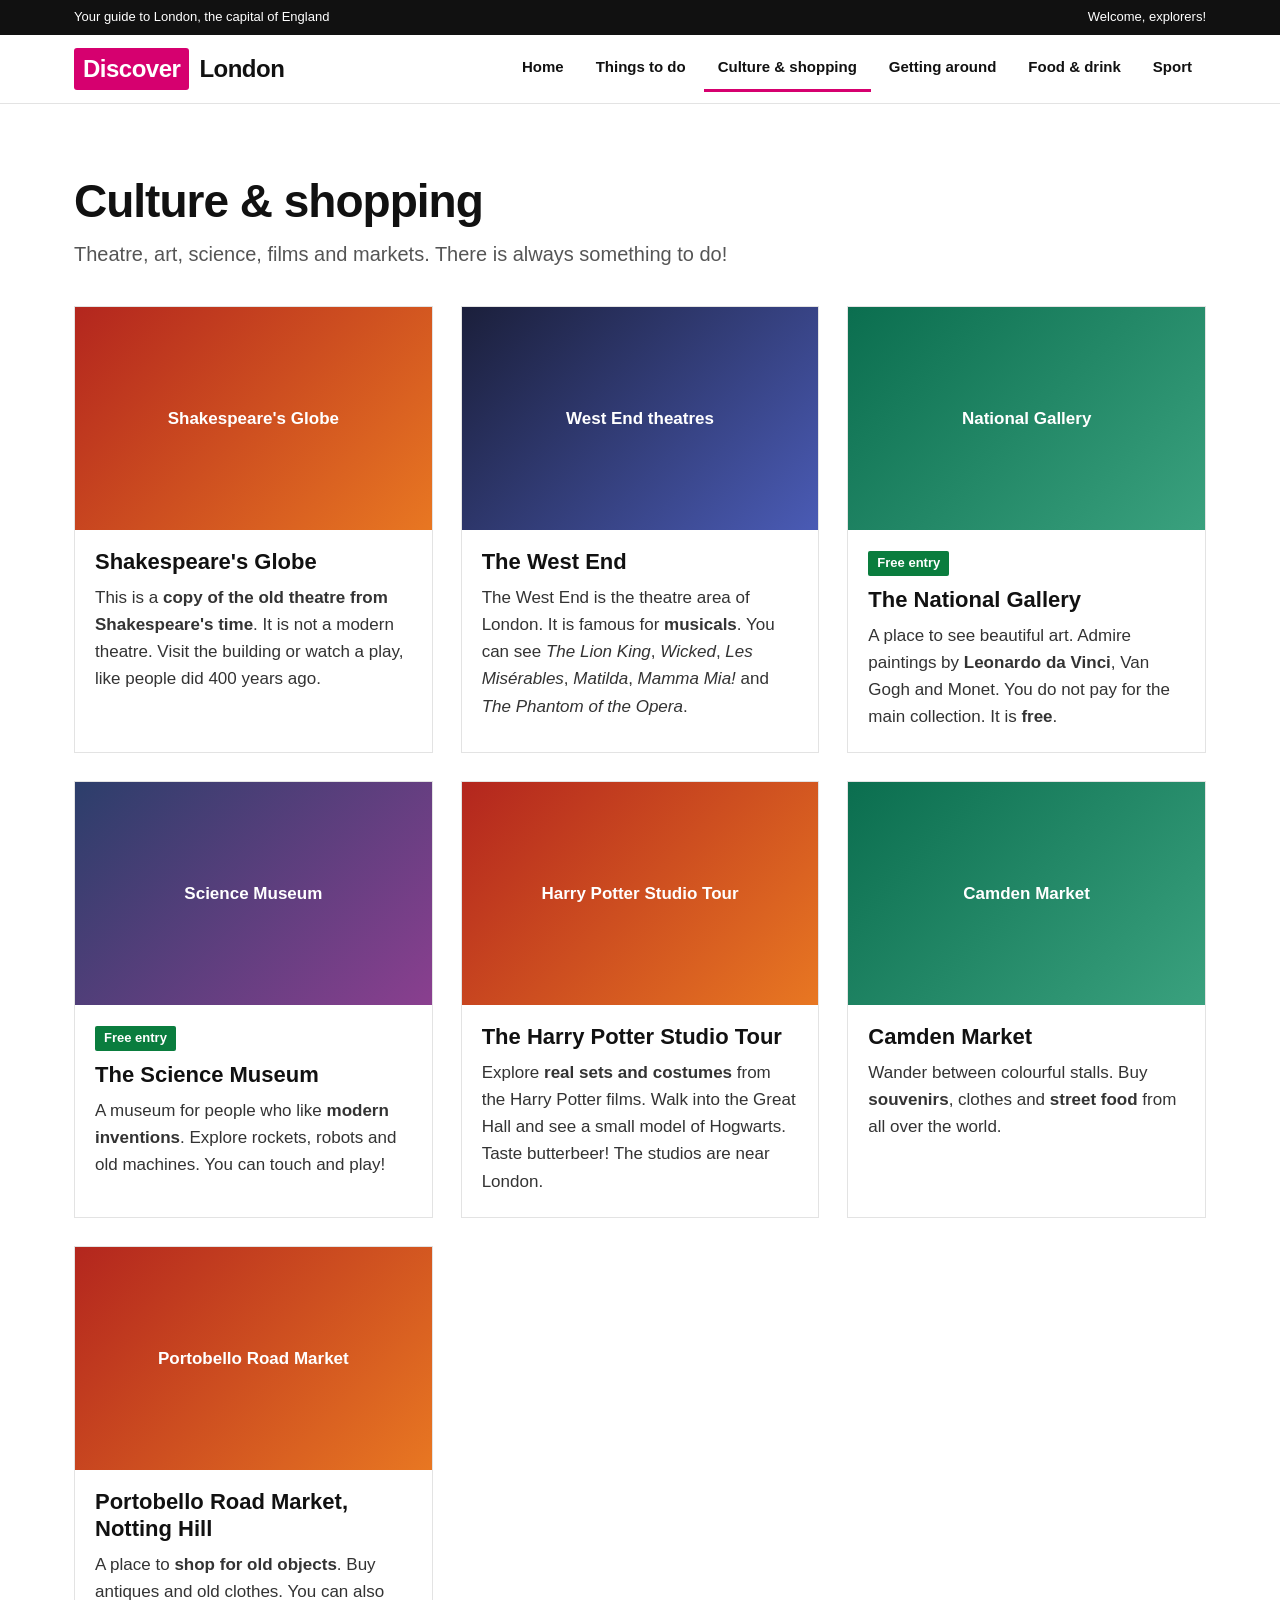
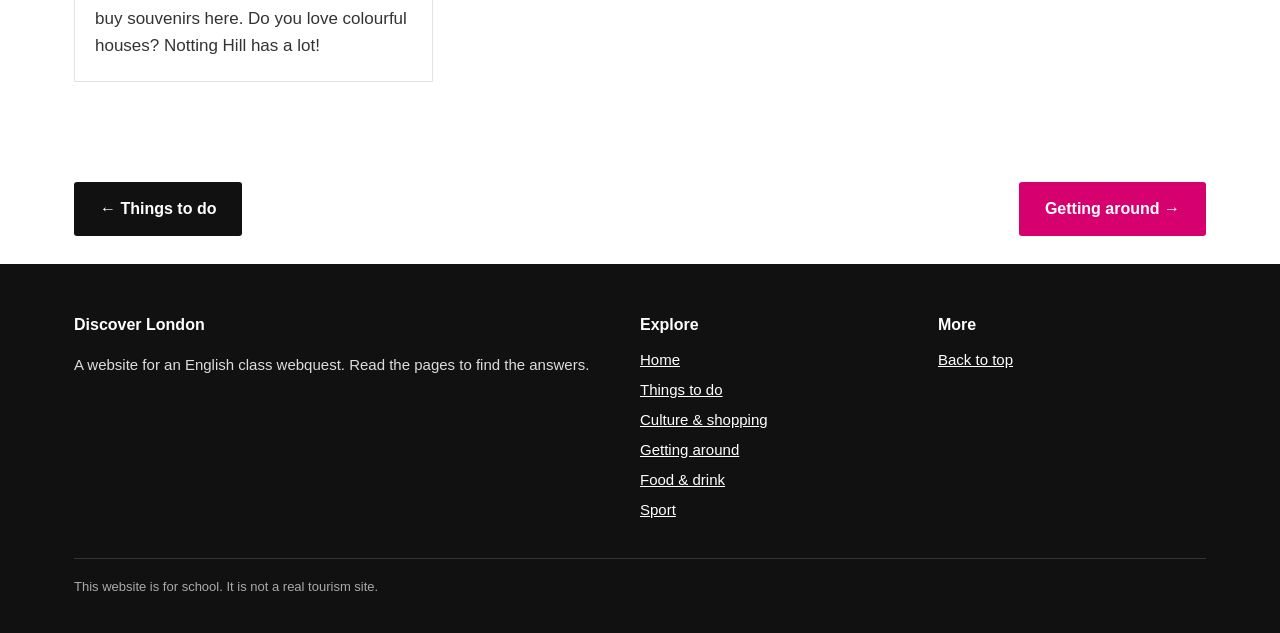
==== culture.html @ 5131cbd1 "Add files via upload" ====
<!DOCTYPE html>
<html lang="en">
<head>
<meta charset="utf-8">
<meta name="viewport" content="width=device-width, initial-scale=1">
<title>Culture & shopping – Discover London</title>
<link rel="stylesheet" href="style.css">
</head>
<body>

<div class="topbar"><div class="wrap"><span>Your guide to London, the capital of England</span><span>Welcome, explorers!</span></div></div>

<header class="site">
  <div class="wrap">
    <a class="logo" href="index.html"><span>Discover</span>London</a>
    <nav aria-label="Main">
      <ul>
        <li><a href="index.html">Home</a></li>
        <li><a href="things-to-do.html">Things to do</a></li>
        <li><a href="culture.html" aria-current="page">Culture &amp; shopping</a></li>
        <li><a href="transport.html">Getting around</a></li>
        <li><a href="food.html">Food &amp; drink</a></li>
        <li><a href="sport.html">Sport</a></li>
      </ul>
    </nav>
  </div>
</header>

<main id="top">

<section id="culture">
  <div class="wrap">
    <h2>Culture &amp; shopping</h2>
    <p class="lead">Theatre, art, science, films and markets. There is always something to do!</p>

    <div class="grid">
      <article class="card">
        <div class="ph c2"><span>Shakespeare's Globe</span><img src="images/globe.jpg" alt="Inside Shakespeare's Globe theatre" onerror="this.remove()"></div>
        <div class="body">
          <h3>Shakespeare's Globe</h3>
          <p>This is a <strong>copy of the old theatre from Shakespeare's time</strong>. It is not a modern theatre. Visit the building or watch a play, like people did 400 years ago.</p>
        </div>
      </article>
      <article class="card">
        <div class="ph c4"><span>West End theatres</span><img src="images/westend.jpg" alt="West End theatre lights" onerror="this.remove()"></div>
        <div class="body">
          <h3>The West End</h3>
          <p>The West End is the theatre area of London. It is famous for <strong>musicals</strong>. You can see <em>The Lion King</em>, <em>Wicked</em>, <em>Les Misérables</em>, <em>Matilda</em>, <em>Mamma Mia!</em> and <em>The Phantom of the Opera</em>.</p>
        </div>
      </article>
      <article class="card">
        <div class="ph c3"><span>National Gallery</span><img src="images/gallery.jpg" alt="Paintings in the National Gallery" onerror="this.remove()"></div>
        <div class="body">
          <span class="tag free">Free entry</span>
          <h3>The National Gallery</h3>
          <p>A place to see beautiful art. Admire paintings by <strong>Leonardo da Vinci</strong>, Van Gogh and Monet. You do not pay for the main collection. It is <strong>free</strong>.</p>
        </div>
      </article>
      <article class="card">
        <div class="ph"><span>Science Museum</span><img src="images/science.jpg" alt="Inside the Science Museum" onerror="this.remove()"></div>
        <div class="body">
          <span class="tag free">Free entry</span>
          <h3>The Science Museum</h3>
          <p>A museum for people who like <strong>modern inventions</strong>. Explore rockets, robots and old machines. You can touch and play!</p>
        </div>
      </article>
      <article class="card">
        <div class="ph c2"><span>Harry Potter Studio Tour</span><img src="images/harrypotter.jpg" alt="Harry Potter studio set" onerror="this.remove()"></div>
        <div class="body">
          <h3>The Harry Potter Studio Tour</h3>
          <p>Explore <strong>real sets and costumes</strong> from the Harry Potter films. Walk into the Great Hall and see a small model of Hogwarts. Taste butterbeer! The studios are near London.</p>
        </div>
      </article>
      <article class="card">
        <div class="ph c3"><span>Camden Market</span><img src="images/camden.jpg" alt="Stalls at Camden Market" onerror="this.remove()"></div>
        <div class="body">
          <h3>Camden Market</h3>
          <p>Wander between colourful stalls. Buy <strong>souvenirs</strong>, clothes and <strong>street food</strong> from all over the world.</p>
        </div>
      </article>
      <article class="card">
        <div class="ph c2"><span>Portobello Road Market</span><img src="images/portobello.jpg" alt="Antique stalls on Portobello Road" onerror="this.remove()"></div>
        <div class="body">
          <h3>Portobello Road Market, Notting Hill</h3>
          <p>A place to <strong>shop for old objects</strong>. Buy antiques and old clothes. You can also buy souvenirs here. Do you love colourful houses? Notting Hill has a lot!</p>
        </div>
      </article>
    </div>
  </div>
</section>

<div class="pager">
  <a class="btn dark" href="things-to-do.html">← Things to do</a>
  <a class="btn" href="transport.html">Getting around →</a>
</div>

</main>

<footer>
  <div class="wrap">
    <div class="cols">
      <div>
        <h4>Discover London</h4>
        <p>A website for an English class webquest. Read the pages to find the answers.</p>
      </div>
      <div>
        <h4>Explore</h4>
        <ul>
          <li><a href="index.html">Home</a></li>
          <li><a href="things-to-do.html">Things to do</a></li>
          <li><a href="culture.html">Culture &amp; shopping</a></li>
          <li><a href="transport.html">Getting around</a></li>
          <li><a href="food.html">Food &amp; drink</a></li>
          <li><a href="sport.html">Sport</a></li>
        </ul>
      </div>
      <div>
        <h4>More</h4>
        <ul>
          <li><a href="#top">Back to top</a></li>
        </ul>
      </div>
    </div>
    <div class="legal">This website is for school. It is not a real tourism site.</div>
  </div>
</footer>

</body>
</html>
---- style.css ----
:root{--ink:#111;--muted:#555;--line:#e3e3e3;--soft:#f4f4f4;--accent:#d6006f;--accent-dark:#a8005a;--navy:#1b1f3b}
*{box-sizing:border-box}
html{scroll-behavior:smooth;scroll-padding-top:70px}
body{margin:0;font-family:"Helvetica Neue",Helvetica,Arial,sans-serif;color:var(--ink);background:#fff;line-height:1.6;font-size:17px}
a{color:var(--accent-dark)}
a:focus-visible,button:focus-visible{outline:3px solid var(--accent);outline-offset:3px}
.wrap{max-width:1180px;margin:0 auto;padding:0 24px}

/* Header */
.topbar{background:var(--ink);color:#fff;font-size:13px}
.topbar .wrap{display:flex;justify-content:space-between;padding-top:7px;padding-bottom:7px}
header.site{position:sticky;top:0;z-index:20;background:#fff;border-bottom:1px solid var(--line)}
header.site .wrap{display:flex;align-items:center;justify-content:space-between;gap:20px;min-height:68px;flex-wrap:wrap}
.logo{font-weight:900;font-size:24px;letter-spacing:-.5px;text-decoration:none;color:var(--ink);display:flex;align-items:center;gap:10px}
.logo span{background:var(--accent);color:#fff;padding:2px 9px;border-radius:3px}
nav ul{list-style:none;margin:0;padding:0;display:flex;gap:4px;flex-wrap:wrap}
nav a{display:block;padding:10px 14px;color:var(--ink);text-decoration:none;font-weight:700;font-size:15px;border-bottom:3px solid transparent}
nav a:hover{border-bottom-color:var(--accent)}

/* Hero */
.hero{position:relative;min-height:520px;background:linear-gradient(135deg,#1b1f3b 0%,#5b2a6e 55%,#d6006f 120%);color:#fff;display:flex;align-items:flex-end;overflow:hidden}
.hero>img{position:absolute;inset:0;width:100%;height:100%;object-fit:cover}
.hero::after{content:"";position:absolute;inset:0;background:linear-gradient(to top,rgba(0,0,0,.65),rgba(0,0,0,.05) 65%)}
.hero .wrap{position:relative;z-index:2;padding-bottom:48px;padding-top:80px}
.hero h1{font-size:clamp(38px,7vw,76px);line-height:1.02;margin:0 0 14px;font-weight:900;letter-spacing:-1.5px;max-width:14ch}
.hero p{font-size:20px;max-width:46ch;margin:0 0 24px}
.btn{display:inline-block;background:var(--accent);color:#fff;text-decoration:none;font-weight:800;padding:14px 26px;border-radius:3px;border:0;font-size:16px;cursor:pointer}
.btn:hover{background:var(--accent-dark)}
.btn.dark{background:var(--ink)}
.btn.dark:hover{background:#333}

/* Quick links bar */
.quick{background:var(--ink);color:#fff}
.quick .wrap{display:grid;grid-template-columns:repeat(auto-fit,minmax(160px,1fr));gap:0}
.quick a{color:#fff;text-decoration:none;font-weight:800;padding:20px 18px;border-left:1px solid #333;display:block}
.quick a:first-child{border-left:0}
.quick a:hover{background:var(--accent)}
.quick small{display:block;font-weight:400;color:#ccc;font-size:13px}

/* Sections */
section{padding:72px 0}
section.alt{background:var(--soft)}
h2{font-size:clamp(30px,4.5vw,46px);line-height:1.1;margin:0 0 12px;font-weight:900;letter-spacing:-1px}
h3{font-size:22px;line-height:1.25;margin:0 0 8px;font-weight:800}
.lead{font-size:20px;color:var(--muted);max-width:62ch;margin:0 0 36px}
.grid{display:grid;gap:28px;grid-template-columns:repeat(auto-fill,minmax(270px,1fr))}
.card{background:#fff;border:1px solid var(--line);display:flex;flex-direction:column}
.card .body{padding:18px 20px 22px}
.card p{margin:0;color:#333}
.tag{display:inline-block;background:var(--accent);color:#fff;font-size:13px;font-weight:700;padding:2px 9px;border-radius:2px;margin-bottom:10px}
.tag.free{background:#0a7d3e}

/* Image placeholders: show a coloured block with a label until a real photo exists */
.ph{position:relative;aspect-ratio:16/10;background:linear-gradient(135deg,#2c3e6b,#8a3f8f);display:flex;align-items:center;justify-content:center;color:#fff;font-weight:700;text-align:center;padding:12px;overflow:hidden}
.ph img{position:absolute;inset:0;width:100%;height:100%;object-fit:cover}
.ph.c2{background:linear-gradient(135deg,#b3261e,#e87722)}
.ph.c3{background:linear-gradient(135deg,#0b6e4f,#3aa17e)}
.ph.c4{background:linear-gradient(135deg,#1b1f3b,#4a5bb5)}

/* Video */
.video-box{max-width:900px;margin:0 auto}
.video{position:relative;aspect-ratio:16/9;background:#000}
.video iframe{position:absolute;inset:0;width:100%;height:100%;border:0}
.caption{color:var(--muted);font-size:15px;margin-top:10px}

/* Two-column feature */
.feature{display:grid;grid-template-columns:1fr 1fr;gap:40px;align-items:center}
.feature.flip .ph{order:2}
.facts{background:var(--ink);color:#fff;padding:26px 28px;margin-top:24px}
.facts h3{color:#fff}
.facts ul{margin:0;padding-left:20px}
.callout{border-left:6px solid var(--accent);background:#fff;padding:18px 22px;margin-top:24px}
.lines{display:flex;flex-wrap:wrap;gap:8px;margin-top:16px}
.lines span{background:var(--navy);color:#fff;font-size:13px;font-weight:700;padding:5px 10px;border-radius:2px}

footer{background:var(--ink);color:#ddd;padding:48px 0 36px;font-size:15px}
footer .cols{display:grid;grid-template-columns:2fr 1fr 1fr;gap:30px}
footer a{color:#fff}
footer h4{color:#fff;margin:0 0 10px;font-size:16px}
footer ul{list-style:none;padding:0;margin:0}
footer li{margin-bottom:6px}
.legal{border-top:1px solid #333;margin-top:30px;padding-top:18px;font-size:13px;color:#aaa}

@media(max-width:800px){
  .feature,.feature.flip{grid-template-columns:1fr}
  .feature.flip .ph{order:0}
  footer .cols{grid-template-columns:1fr}
  section{padding:48px 0}
  .hero{min-height:440px}
  .topbar .wrap span:last-child{display:none}
}
@media(prefers-reduced-motion:reduce){html{scroll-behavior:auto}}

/* Multi-page additions */
nav a[aria-current="page"]{border-bottom-color:var(--accent)}
a.card{text-decoration:none;color:inherit}
a.card:hover h3{color:var(--accent-dark);text-decoration:underline}
.pager{display:flex;justify-content:space-between;gap:16px;flex-wrap:wrap;padding:28px 24px;max-width:1180px;margin:0 auto}
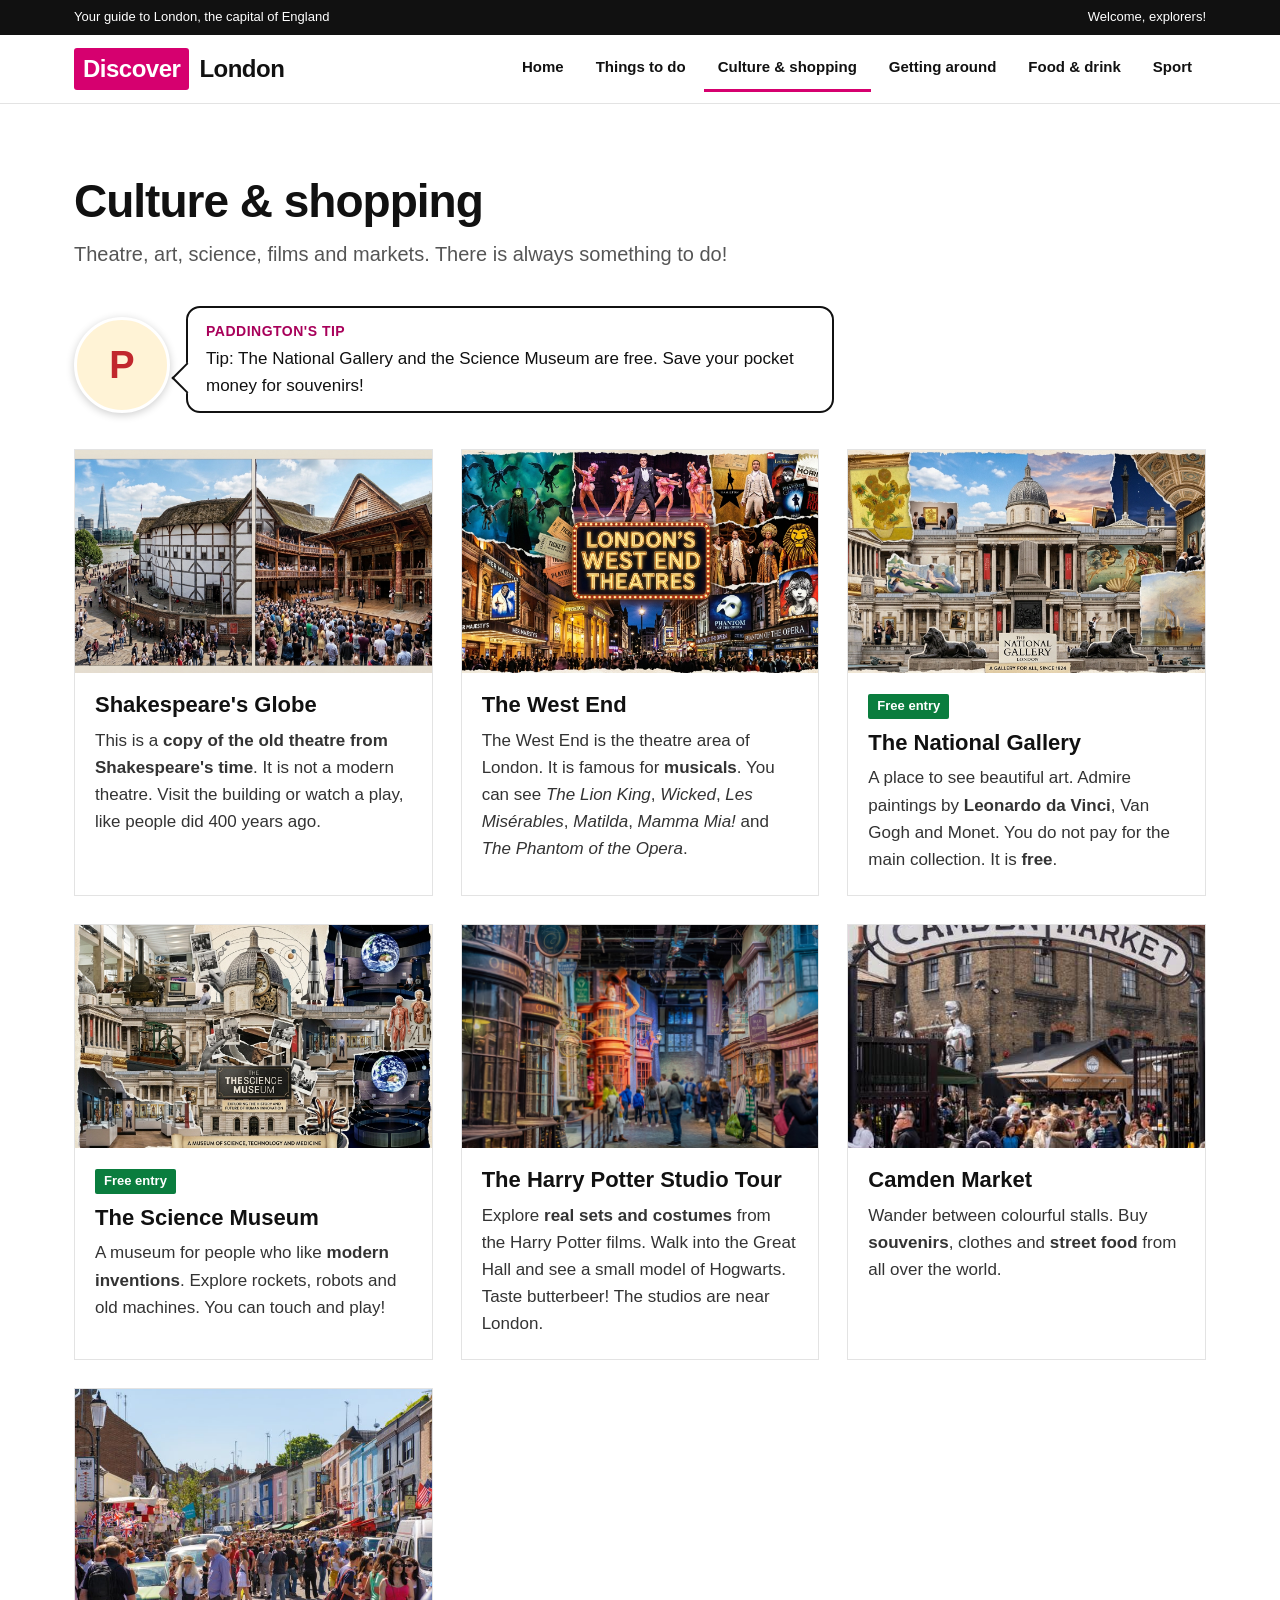
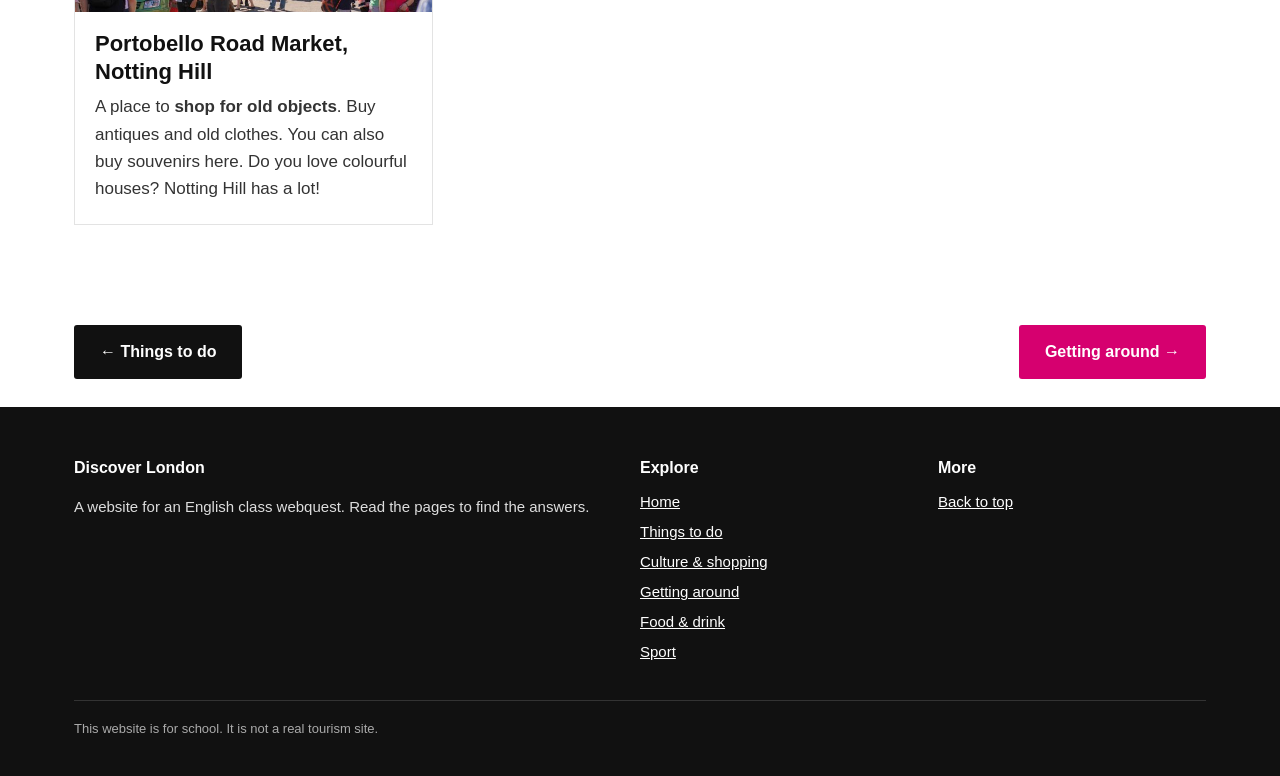
==== commit bf1e04a5: "Add files via upload" ====
--- a/culture.html
+++ b/culture.html
@@ -32,6 +32,10 @@
   <div class="wrap">
     <h2>Culture &amp; shopping</h2>
     <p class="lead">Theatre, art, science, films and markets. There is always something to do!</p>
+    <aside class="tip">
+      <div class="tip-img"><span>P</span><img src="images/paddington.png" alt="Paddington Bear" onerror="this.remove()"></div>
+      <div class="bubble"><strong>Paddington's tip</strong><p>Tip: The National Gallery and the Science Museum are free. Save your pocket money for souvenirs!</p></div>
+    </aside>
 
     <div class="grid">
       <article class="card">
--- a/style.css
+++ b/style.css
@@ -97,3 +97,16 @@
 a.card:hover h3{color:var(--accent-dark);text-decoration:underline}
 .pager{display:flex;justify-content:space-between;gap:16px;flex-wrap:wrap;padding:28px 24px;max-width:1180px;margin:0 auto}
 
+
+/* Paddington's tips */
+.tip{display:flex;align-items:flex-end;gap:16px;margin:0 0 36px;max-width:760px}
+.tip-img{position:relative;flex:0 0 96px;width:96px;height:96px;border-radius:50%;background:#fff3d6;color:#c1272d;display:flex;align-items:center;justify-content:center;font-weight:900;font-size:38px;overflow:hidden;border:3px solid #fff;box-shadow:0 2px 8px rgba(0,0,0,.2)}
+.tip-img img{position:absolute;inset:0;width:100%;height:100%;object-fit:contain;background:#fff3d6}
+.bubble{position:relative;background:#fff;border:2px solid var(--ink);border-radius:14px;padding:12px 18px}
+.bubble::before{content:"";position:absolute;left:-12px;bottom:22px;width:20px;height:20px;background:#fff;border-left:2px solid var(--ink);border-bottom:2px solid var(--ink);transform:rotate(45deg)}
+.bubble strong{display:block;font-size:14px;color:var(--accent-dark);text-transform:uppercase;letter-spacing:.5px}
+.bubble p{margin:2px 0 0}
+
+@media(max-width:800px){
+  .tip-img{flex-basis:72px;width:72px;height:72px;font-size:28px}
+}
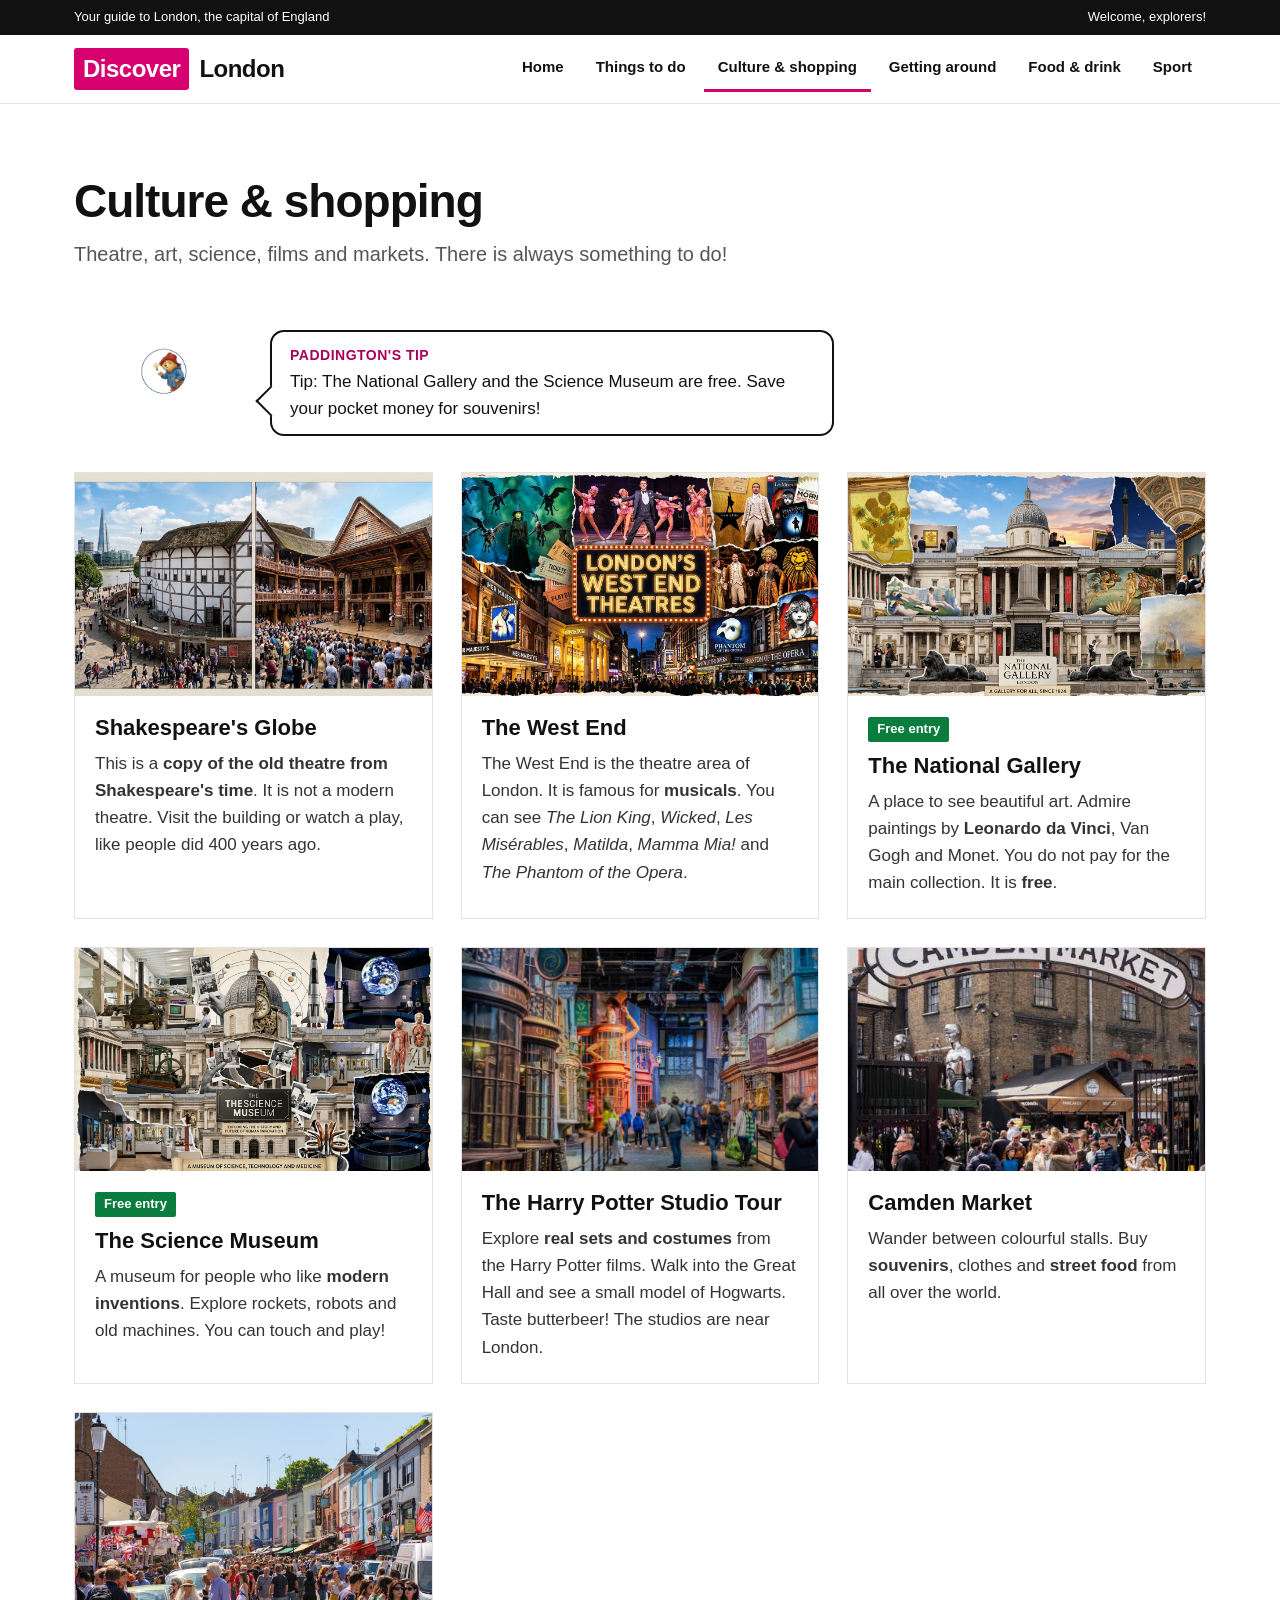
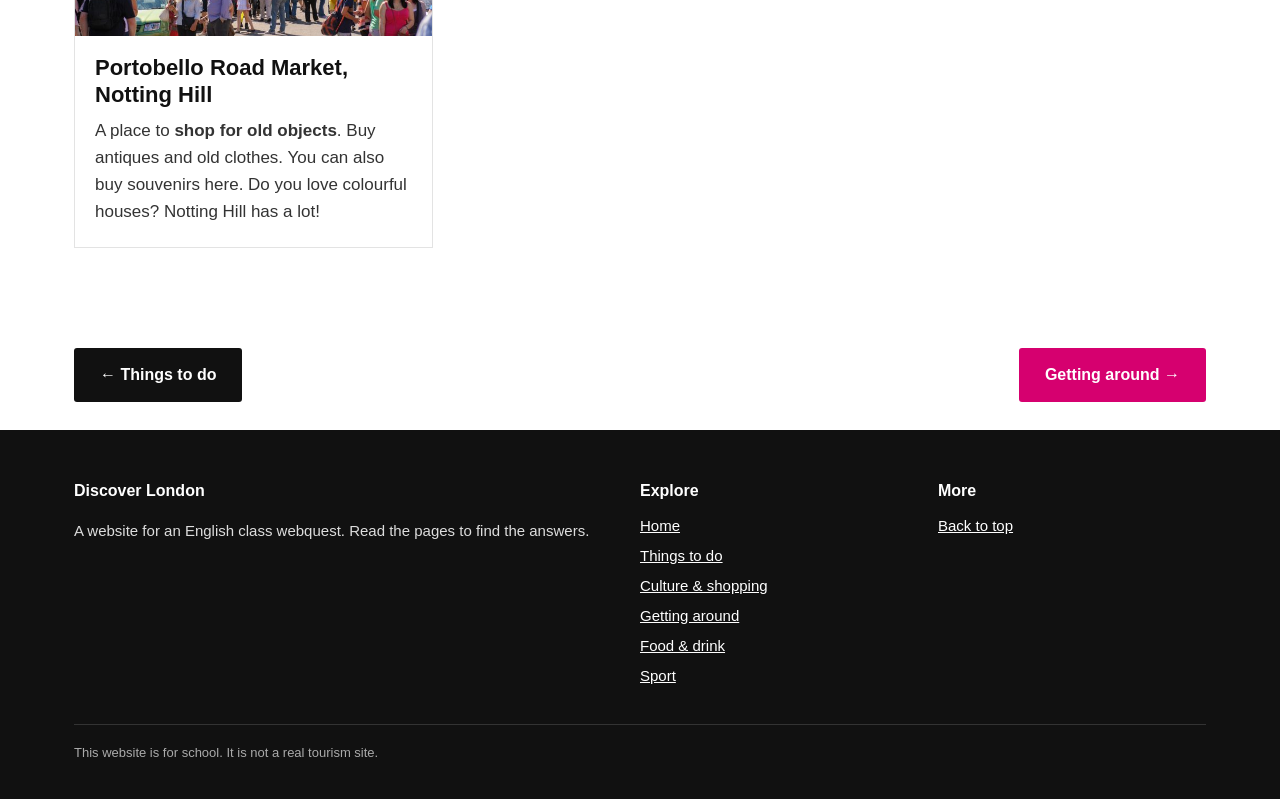
==== commit a80a56c7: "Add files via upload" ====
--- a/culture.html
+++ b/culture.html
@@ -33,7 +33,7 @@
     <h2>Culture &amp; shopping</h2>
     <p class="lead">Theatre, art, science, films and markets. There is always something to do!</p>
     <aside class="tip">
-      <div class="tip-img"><span>P</span><img src="images/paddington.png" alt="Paddington Bear" onerror="this.remove()"></div>
+      <div class="tip-img"><span>P</span><img src="images/paddington.png" alt="Paddington Bear" onerror="this.parentNode.className='tip-img noimg';this.remove()"></div>
       <div class="bubble"><strong>Paddington's tip</strong><p>Tip: The National Gallery and the Science Museum are free. Save your pocket money for souvenirs!</p></div>
     </aside>
 
--- a/style.css
+++ b/style.css
@@ -100,13 +100,20 @@
 
 /* Paddington's tips */
 .tip{display:flex;align-items:flex-end;gap:16px;margin:0 0 36px;max-width:760px}
-.tip-img{position:relative;flex:0 0 96px;width:96px;height:96px;border-radius:50%;background:#fff3d6;color:#c1272d;display:flex;align-items:center;justify-content:center;font-weight:900;font-size:38px;overflow:hidden;border:3px solid #fff;box-shadow:0 2px 8px rgba(0,0,0,.2)}
-.tip-img img{position:absolute;inset:0;width:100%;height:100%;object-fit:contain;background:#fff3d6}
 .bubble{position:relative;background:#fff;border:2px solid var(--ink);border-radius:14px;padding:12px 18px}
 .bubble::before{content:"";position:absolute;left:-12px;bottom:22px;width:20px;height:20px;background:#fff;border-left:2px solid var(--ink);border-bottom:2px solid var(--ink);transform:rotate(45deg)}
 .bubble strong{display:block;font-size:14px;color:var(--accent-dark);text-transform:uppercase;letter-spacing:.5px}
 .bubble p{margin:2px 0 0}
 
 @media(max-width:800px){
-  .tip-img{flex-basis:72px;width:72px;height:72px;font-size:28px}
+  }
+
+/* Paddington picture: shown whole, at its natural proportions */
+.tip-img{flex:0 0 auto;display:flex;align-items:flex-end}
+.tip-img img{display:block;height:130px;width:auto;max-width:180px;object-fit:contain}
+.tip-img span{display:none}
+.tip-img.noimg span{display:flex;width:96px;height:96px;border-radius:50%;background:#fff3d6;color:#c1272d;align-items:center;justify-content:center;font-weight:900;font-size:38px;border:3px solid #fff;box-shadow:0 2px 8px rgba(0,0,0,.2)}
+@media(max-width:800px){
+  .tip-img img{height:96px;max-width:130px}
+  .tip-img.noimg span{width:72px;height:72px;font-size:28px}
 }
